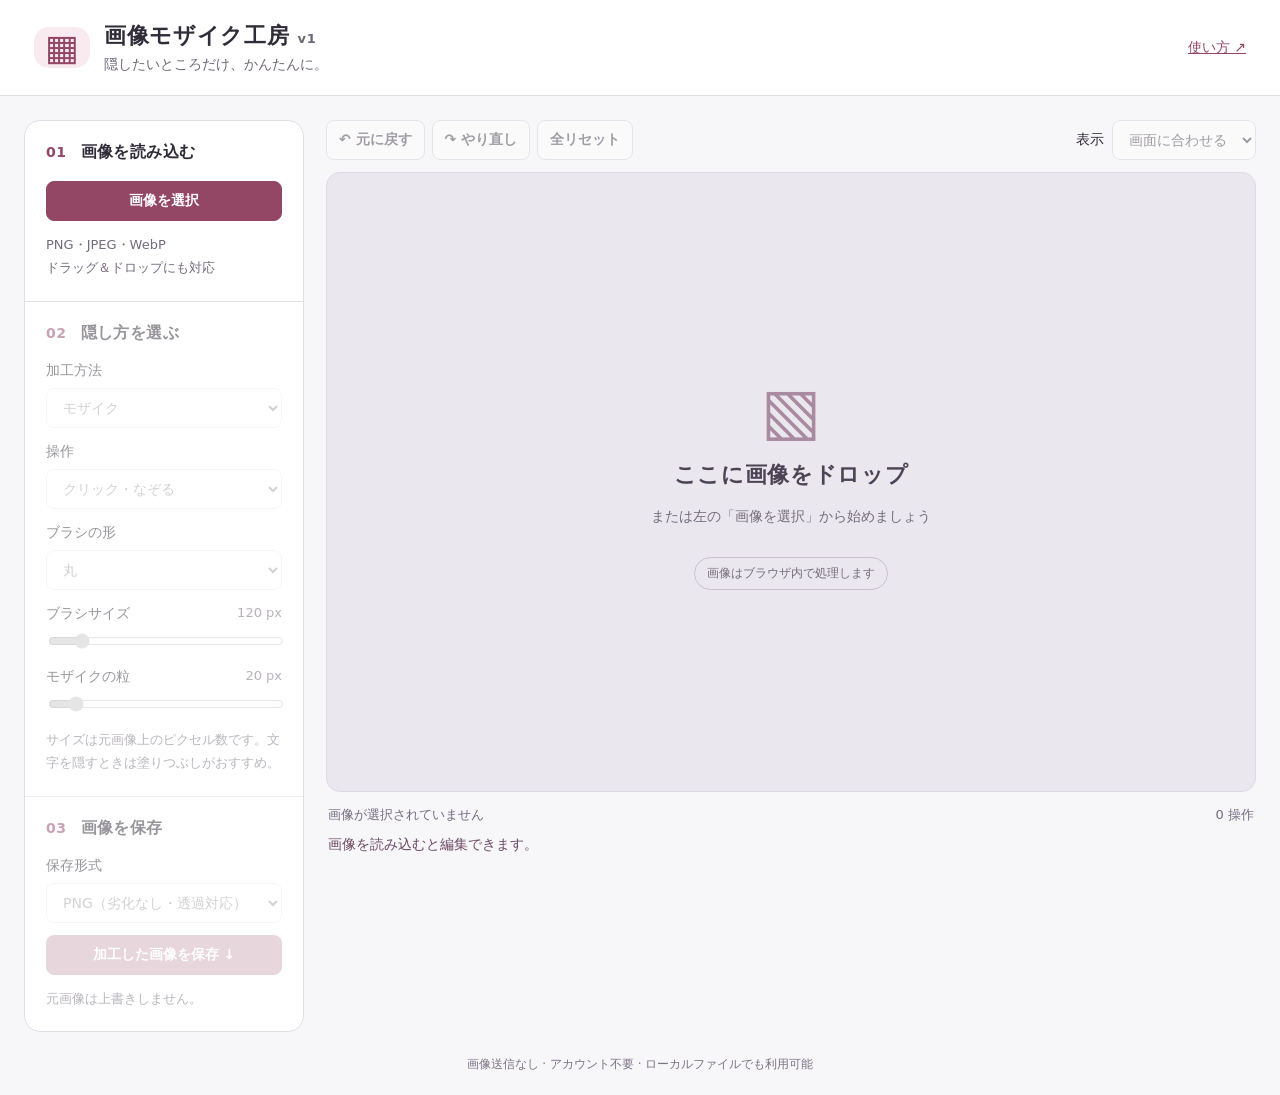
==== index.html @ 3394f1d1 "Add files via upload" ====
<!doctype html>
<html lang="ja"><head><meta charset="utf-8"><meta name="viewport" content="width=device-width, initial-scale=1"><meta name="description" content="ブラウザ内で写真にモザイク・塗りつぶし。画像の送信なしで編集・保存できます。"><title>画像モザイク工房</title><link rel="stylesheet" href="style.css"><script defer src="app.js"></script></head>
<body><header><div class="brand"><span class="mark" aria-hidden="true">▦</span><div><h1>画像モザイク工房 <small id="version"></small></h1><p>隠したいところだけ、かんたんに。</p></div></div><a href="manual.html" target="_blank" rel="noopener">使い方 ↗</a></header>
<main><aside><section><h2>01 <span>画像を読み込む</span></h2><button id="open" class="primary">画像を選択</button><input id="file" type="file" accept="image/png,image/jpeg,image/webp" hidden><p class="hint">PNG・JPEG・WebP<br>ドラッグ＆ドロップにも対応</p></section>
<fieldset id="controls" disabled><section><h2>02 <span>隠し方を選ぶ</span></h2><label for="effect">加工方法</label><select id="effect"><option value="mosaic">モザイク</option><option value="fill">塗りつぶし</option></select><label for="tool">操作</label><select id="tool"><option value="brush">クリック・なぞる</option><option value="rect">四角く囲む</option></select><div id="brushOptions"><label for="shape">ブラシの形</label><select id="shape"><option value="circle">丸</option><option value="square">四角</option></select><label for="size">ブラシサイズ <output id="sizeValue">120 px</output></label><input id="size" type="range" min="4" max="1000" value="120"></div><div id="mosaicOptions"><label for="pixel">モザイクの粒 <output id="pixelValue">20 px</output></label><input id="pixel" type="range" min="2" max="200" value="20"></div><div id="fillOptions" hidden><label for="color">塗りつぶす色（不透明）</label><input id="color" type="color" value="#25232a"></div><p class="hint">サイズは元画像上のピクセル数です。文字を隠すときは塗りつぶしがおすすめ。</p></section>
<section><h2>03 <span>画像を保存</span></h2><label for="format">保存形式</label><select id="format"><option value="png">PNG（劣化なし・透過対応）</option><option value="jpeg">JPEG（白背景・品質95%）</option></select><button id="save" class="primary">加工した画像を保存 ↓</button><p class="hint">元画像は上書きしません。</p></section></fieldset></aside>
<div class="workspace"><div class="toolbar"><div class="actions"><button id="undo" disabled title="Ctrl / ⌘ + Z">↶ 元に戻す</button><button id="redo" disabled title="Ctrl / ⌘ + Shift + Z">↷ やり直し</button><button id="reset" disabled>全リセット</button></div><div class="zoom"><label for="zoom">表示</label><select id="zoom" disabled><option value="fit">画面に合わせる</option><option value="0.25">25%</option><option value="0.5">50%</option><option value="1">100%</option><option value="2">200%</option><option value="4">400%</option></select></div></div>
<div id="viewport"><div id="empty"><span class="empty-icon" aria-hidden="true">▧</span><h2>ここに画像をドロップ</h2><p>または左の「画像を選択」から始めましょう</p><span class="badge">画像はブラウザ内で処理します</span></div><div id="stage" hidden><canvas id="canvas" aria-label="画像編集領域：ポインターでクリックまたはドラッグ"></canvas><canvas id="overlay" aria-hidden="true"></canvas></div></div><div class="info"><span id="imageInfo">画像が選択されていません</span><span id="historyInfo">0 操作</span></div><p id="status" role="status" aria-live="polite">画像を読み込むと編集できます。</p></div></main><footer>画像送信なし · アカウント不要 · ローカルファイルでも利用可能</footer><noscript>このアプリにはJavaScriptを有効にしてください。</noscript></body></html>
---- style.css ----
:root{font-family:system-ui,-apple-system,"Segoe UI","Noto Sans JP",sans-serif;color:#302c38;background:#f7f6f9;font-size:16px;--accent:#934765;--line:#e2dde7}*{box-sizing:border-box}body{margin:0}header{height:96px;display:flex;align-items:center;justify-content:space-between;padding:20px 34px;background:white;border-bottom:1px solid var(--line)}.brand{display:flex;gap:14px;align-items:center}.mark{font-size:36px;color:var(--accent);background:#f9eaf0;width:56px;text-align:center;border-radius:15px}h1{font-size:22px;margin:0;font-weight:700;letter-spacing:.03em}h1 small{font-size:13px;color:#6e6675}header p{margin:5px 0 0;font-size:14px;color:#6e6675}a{color:var(--accent);font-size:14px}main{display:grid;grid-template-columns:280px minmax(0,1fr);margin:24px auto;max-width:1660px;padding:0 24px;gap:22px}aside{border:1px solid var(--line);border-radius:16px;background:white;overflow:hidden}section{padding:21px;border-bottom:1px solid var(--line)}section:last-child{border-bottom:0}h2{font-size:14px;color:var(--accent);margin:0 0 18px;letter-spacing:.03em}h2 span{margin-left:9px;font-size:16px;color:#302c38}button,select,input{font:inherit}button,select{border:1px solid #d6cedc;border-radius:8px;background:white;color:#39313f;min-height:40px;padding:8px 12px}button{cursor:pointer;font-weight:600;font-size:14px}button:hover:enabled{background:#f8edf2;border-color:#ae7892}button.primary{background:var(--accent);color:white;border-color:var(--accent);width:100%}button.primary:hover:enabled{background:#7a3551}button:disabled,select:disabled{opacity:.45;cursor:default}button:focus-visible,select:focus-visible,input:focus-visible,a:focus-visible{outline:3px solid #426cc2;outline-offset:3px}label{font-size:14px;display:block;margin:15px 0 8px}select{width:100%;font-size:14px}input[type=range]{width:100%;accent-color:var(--accent)}input[type=color]{width:100%;height:40px;border:1px solid var(--line);background:white;border-radius:8px}output{float:right;color:#736378;font-size:13px}fieldset{padding:0;margin:0;border:0;min-width:0}fieldset:disabled{opacity:.5}.hint{font-size:13px;line-height:1.8;color:#746b7b;margin:12px 0 0}#save{margin-top:12px}.workspace{min-width:0;display:flex;flex-direction:column}.toolbar{display:flex;justify-content:space-between;gap:12px;flex-wrap:wrap;margin-bottom:12px}.actions{display:flex;flex-wrap:wrap;gap:7px}.zoom{display:flex;align-items:center;gap:8px}.zoom label{margin:0;white-space:nowrap}.zoom select{width:auto}#viewport{height:calc(100vh - 280px);min-height:420px;overflow:auto;position:relative;background:#eae8ee;border:1px solid #ded9e4;border-radius:14px;padding:24px;overscroll-behavior:contain}#viewport.dragover{outline:3px dashed var(--accent);outline-offset:-6px}#empty{height:100%;min-height:330px;display:flex;justify-content:center;align-items:center;flex-direction:column;text-align:center;padding:16px;color:#746c7c}#empty h2{font-size:22px;color:#4c4355;margin:12px 0 0}#empty p{font-size:14px;line-height:1.8}.empty-icon{font-size:64px;color:#a98aa0}.badge{font-size:12px;border:1px solid #c9bfce;padding:7px 12px;border-radius:20px;margin-top:13px}#stage{position:relative;margin:auto;background:repeating-conic-gradient(#eee 0% 25%,white 0% 50%) 50%/16px 16px;box-shadow:0 5px 26px #34253918;touch-action:none}canvas{display:block;width:100%;height:100%}#overlay{position:absolute;inset:0;cursor:crosshair;touch-action:none}.info{display:flex;justify-content:space-between;gap:12px;font-size:13px;color:#766c80;padding:14px 2px 0;overflow-wrap:anywhere}#status{font-size:14px;min-height:24px;color:#6d4b65;margin:12px 2px}footer{text-align:center;color:#7c7284;font-size:12px;padding:0 20px 22px}[hidden]{display:none!important}@media(max-width:800px){header{padding:16px;height:auto}h1{font-size:18px}.mark{width:42px;font-size:30px}main{grid-template-columns:1fr;padding:0 12px;margin:14px auto;gap:14px}.workspace{grid-row:1}#viewport{height:52vh;min-height:280px;padding:12px}#empty{min-height:230px}.toolbar{gap:8px}.actions button{padding:7px 9px;font-size:13px}aside section{padding:16px}fieldset{display:grid;grid-template-columns:1fr 1fr}fieldset section{border:0}.info{font-size:12px}header p{font-size:12px}}@media(max-width:430px){fieldset{grid-template-columns:1fr}header a{font-size:12px}}
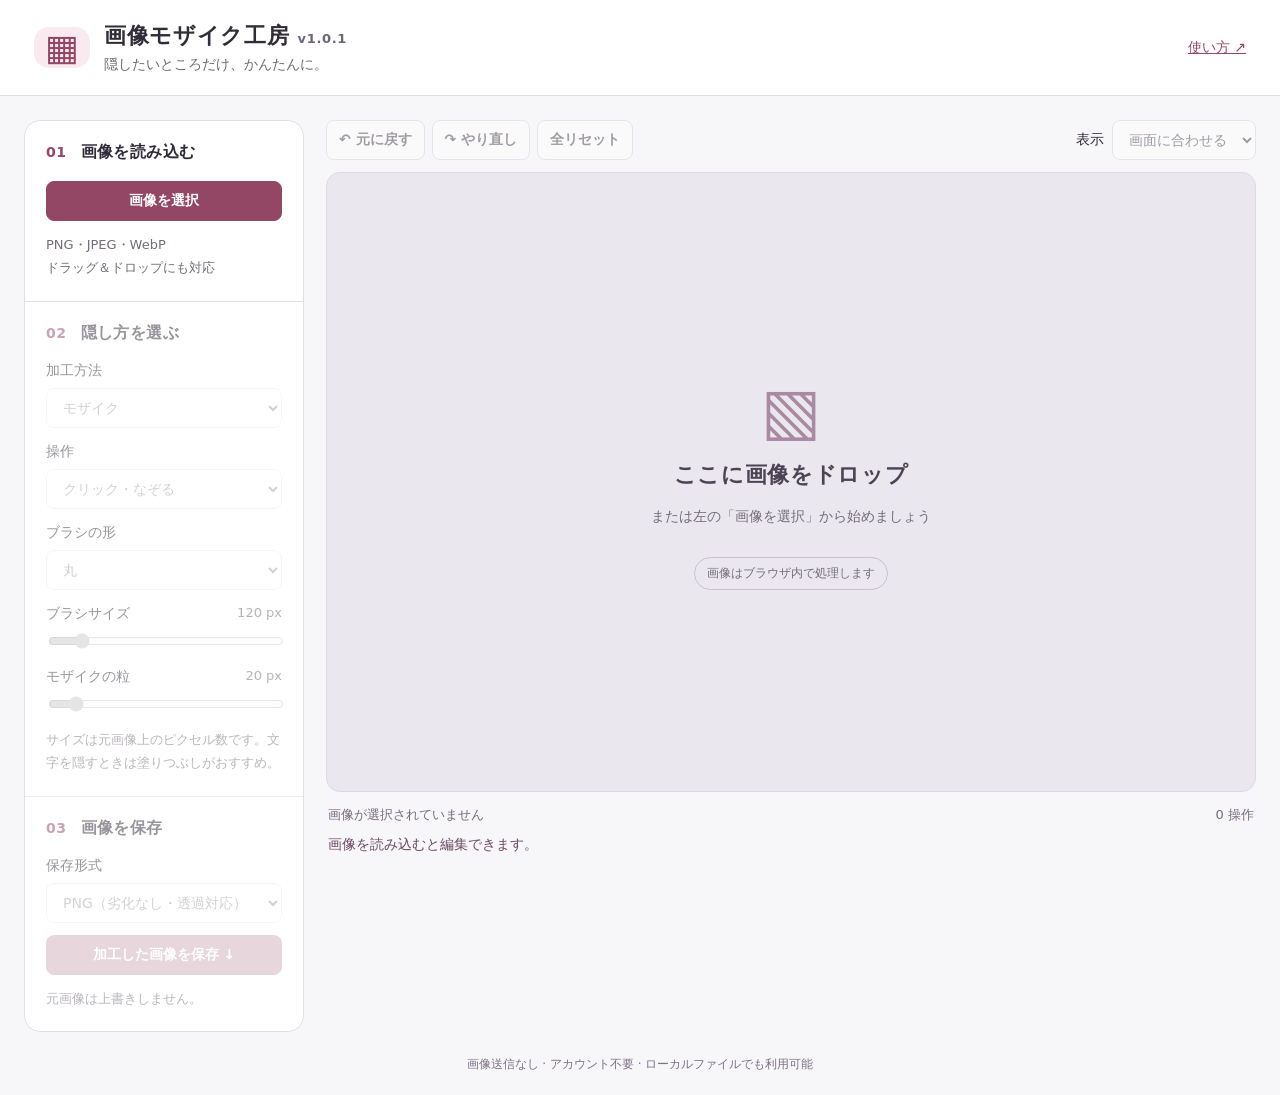
==== commit 22133539: "Add files via upload" ====
--- a/index.html
+++ b/index.html
@@ -1,5 +1,5 @@
 <!doctype html>
-<html lang="ja"><head><meta charset="utf-8"><meta name="viewport" content="width=device-width, initial-scale=1"><meta name="description" content="ブラウザ内で写真にモザイク・塗りつぶし。画像の送信なしで編集・保存できます。"><title>画像モザイク工房</title><link rel="stylesheet" href="style.css"><script defer src="app.js"></script></head>
+<html lang="ja"><head><meta charset="utf-8"><meta name="viewport" content="width=device-width, initial-scale=1"><meta name="description" content="ブラウザ内で写真にモザイク・塗りつぶし。画像の送信なしで編集・保存できます。"><title>画像モザイク工房</title><link rel="stylesheet" href="style.css"><script defer src="raster.js"></script><script defer src="app.js"></script></head>
 <body><header><div class="brand"><span class="mark" aria-hidden="true">▦</span><div><h1>画像モザイク工房 <small id="version"></small></h1><p>隠したいところだけ、かんたんに。</p></div></div><a href="manual.html" target="_blank" rel="noopener">使い方 ↗</a></header>
 <main><aside><section><h2>01 <span>画像を読み込む</span></h2><button id="open" class="primary">画像を選択</button><input id="file" type="file" accept="image/png,image/jpeg,image/webp" hidden><p class="hint">PNG・JPEG・WebP<br>ドラッグ＆ドロップにも対応</p></section>
 <fieldset id="controls" disabled><section><h2>02 <span>隠し方を選ぶ</span></h2><label for="effect">加工方法</label><select id="effect"><option value="mosaic">モザイク</option><option value="fill">塗りつぶし</option></select><label for="tool">操作</label><select id="tool"><option value="brush">クリック・なぞる</option><option value="rect">四角く囲む</option></select><div id="brushOptions"><label for="shape">ブラシの形</label><select id="shape"><option value="circle">丸</option><option value="square">四角</option></select><label for="size">ブラシサイズ <output id="sizeValue">120 px</output></label><input id="size" type="range" min="4" max="1000" value="120"></div><div id="mosaicOptions"><label for="pixel">モザイクの粒 <output id="pixelValue">20 px</output></label><input id="pixel" type="range" min="2" max="200" value="20"></div><div id="fillOptions" hidden><label for="color">塗りつぶす色（不透明）</label><input id="color" type="color" value="#25232a"></div><p class="hint">サイズは元画像上のピクセル数です。文字を隠すときは塗りつぶしがおすすめ。</p></section>
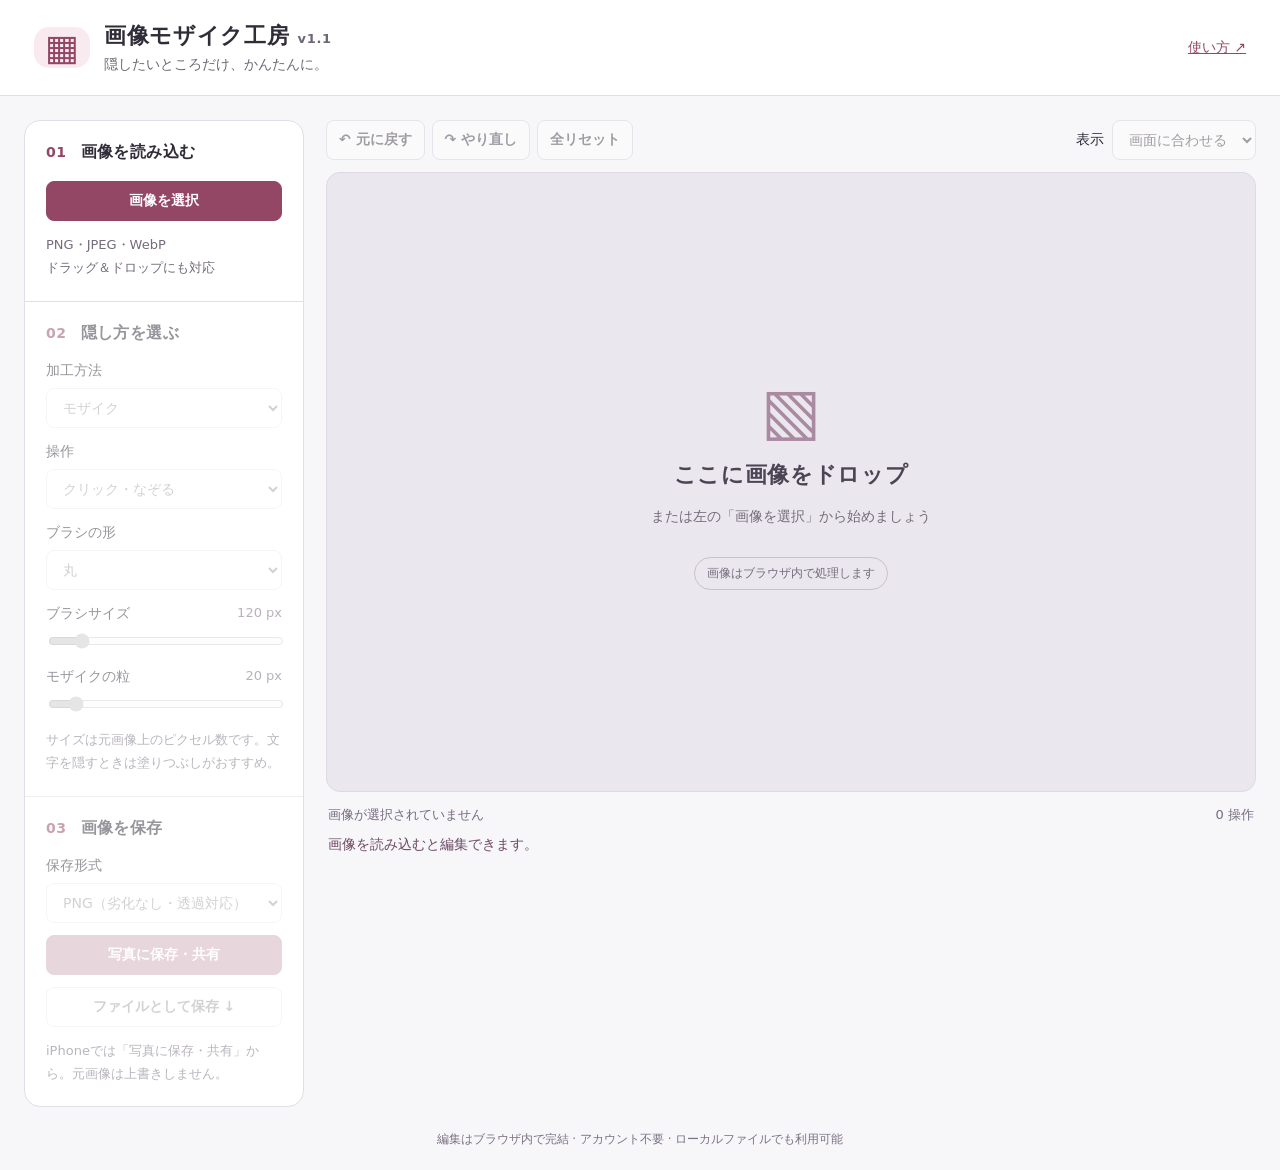
==== commit 47d1d96a: "Add files via upload" ====
--- a/index.html
+++ b/index.html
@@ -1,8 +1,8 @@
 <!doctype html>
-<html lang="ja"><head><meta charset="utf-8"><meta name="viewport" content="width=device-width, initial-scale=1"><meta name="description" content="ブラウザ内で写真にモザイク・塗りつぶし。画像の送信なしで編集・保存できます。"><title>画像モザイク工房</title><link rel="stylesheet" href="style.css"><script defer src="raster.js"></script><script defer src="app.js"></script></head>
+<html lang="ja"><head><meta charset="utf-8"><meta name="viewport" content="width=device-width, initial-scale=1"><meta name="description" content="ブラウザ内で写真にモザイク・塗りつぶし。画像の送信なしで編集・保存できます。"><title>画像モザイク工房</title><link rel="stylesheet" href="style.css"><script defer src="raster.js"></script><script defer src="share.js"></script><script defer src="app.js"></script></head>
 <body><header><div class="brand"><span class="mark" aria-hidden="true">▦</span><div><h1>画像モザイク工房 <small id="version"></small></h1><p>隠したいところだけ、かんたんに。</p></div></div><a href="manual.html" target="_blank" rel="noopener">使い方 ↗</a></header>
 <main><aside><section><h2>01 <span>画像を読み込む</span></h2><button id="open" class="primary">画像を選択</button><input id="file" type="file" accept="image/png,image/jpeg,image/webp" hidden><p class="hint">PNG・JPEG・WebP<br>ドラッグ＆ドロップにも対応</p></section>
 <fieldset id="controls" disabled><section><h2>02 <span>隠し方を選ぶ</span></h2><label for="effect">加工方法</label><select id="effect"><option value="mosaic">モザイク</option><option value="fill">塗りつぶし</option></select><label for="tool">操作</label><select id="tool"><option value="brush">クリック・なぞる</option><option value="rect">四角く囲む</option></select><div id="brushOptions"><label for="shape">ブラシの形</label><select id="shape"><option value="circle">丸</option><option value="square">四角</option></select><label for="size">ブラシサイズ <output id="sizeValue">120 px</output></label><input id="size" type="range" min="4" max="1000" value="120"></div><div id="mosaicOptions"><label for="pixel">モザイクの粒 <output id="pixelValue">20 px</output></label><input id="pixel" type="range" min="2" max="200" value="20"></div><div id="fillOptions" hidden><label for="color">塗りつぶす色（不透明）</label><input id="color" type="color" value="#25232a"></div><p class="hint">サイズは元画像上のピクセル数です。文字を隠すときは塗りつぶしがおすすめ。</p></section>
-<section><h2>03 <span>画像を保存</span></h2><label for="format">保存形式</label><select id="format"><option value="png">PNG（劣化なし・透過対応）</option><option value="jpeg">JPEG（白背景・品質95%）</option></select><button id="save" class="primary">加工した画像を保存 ↓</button><p class="hint">元画像は上書きしません。</p></section></fieldset></aside>
+<section><h2>03 <span>画像を保存</span></h2><label for="format">保存形式</label><select id="format"><option value="png">PNG（劣化なし・透過対応）</option><option value="jpeg">JPEG（白背景・品質95%）</option></select><button id="photoPrepare" class="primary">写真に保存・共有</button><button id="save">ファイルとして保存 ↓</button><p class="hint">iPhoneでは「写真に保存・共有」から。元画像は上書きしません。</p></section></fieldset></aside>
 <div class="workspace"><div class="toolbar"><div class="actions"><button id="undo" disabled title="Ctrl / ⌘ + Z">↶ 元に戻す</button><button id="redo" disabled title="Ctrl / ⌘ + Shift + Z">↷ やり直し</button><button id="reset" disabled>全リセット</button></div><div class="zoom"><label for="zoom">表示</label><select id="zoom" disabled><option value="fit">画面に合わせる</option><option value="0.25">25%</option><option value="0.5">50%</option><option value="1">100%</option><option value="2">200%</option><option value="4">400%</option></select></div></div>
-<div id="viewport"><div id="empty"><span class="empty-icon" aria-hidden="true">▧</span><h2>ここに画像をドロップ</h2><p>または左の「画像を選択」から始めましょう</p><span class="badge">画像はブラウザ内で処理します</span></div><div id="stage" hidden><canvas id="canvas" aria-label="画像編集領域：ポインターでクリックまたはドラッグ"></canvas><canvas id="overlay" aria-hidden="true"></canvas></div></div><div class="info"><span id="imageInfo">画像が選択されていません</span><span id="historyInfo">0 操作</span></div><p id="status" role="status" aria-live="polite">画像を読み込むと編集できます。</p></div></main><footer>画像送信なし · アカウント不要 · ローカルファイルでも利用可能</footer><noscript>このアプリにはJavaScriptを有効にしてください。</noscript></body></html>
+<div id="viewport"><div id="empty"><span class="empty-icon" aria-hidden="true">▧</span><h2>ここに画像をドロップ</h2><p>または左の「画像を選択」から始めましょう</p><span class="badge">画像はブラウザ内で処理します</span></div><div id="stage" hidden><canvas id="canvas" aria-label="画像編集領域：ポインターでクリックまたはドラッグ"></canvas><canvas id="overlay" aria-hidden="true"></canvas></div></div><div class="info"><span id="imageInfo">画像が選択されていません</span><span id="historyInfo">0 操作</span></div><p id="status" role="status" aria-live="polite">画像を読み込むと編集できます。</p></div></main><footer>編集はブラウザ内で完結 · アカウント不要 · ローカルファイルでも利用可能</footer><dialog id="photoDialog" aria-labelledby="photoTitle"><div class="photo-heading"><h2 id="photoTitle">写真に保存・共有</h2><button id="photoClose" autofocus>閉じる</button></div><p id="photoMessage" role="status" aria-live="polite"></p><button id="photoShare" class="primary" disabled>共有画面を開く</button><img id="photoPreview" alt="加工した保存用画像。長押しで保存メニューを開けます。" hidden><a id="photoDownload" hidden>ファイルとしてダウンロード</a><p class="hint">保存項目の表示はiOS・ブラウザによって異なります。保存後は「写真」アプリでご確認ください。</p></dialog><noscript>このアプリにはJavaScriptを有効にしてください。</noscript></body></html>
--- a/style.css
+++ b/style.css
@@ -1 +1,3 @@
 :root{font-family:system-ui,-apple-system,"Segoe UI","Noto Sans JP",sans-serif;color:#302c38;background:#f7f6f9;font-size:16px;--accent:#934765;--line:#e2dde7}*{box-sizing:border-box}body{margin:0}header{height:96px;display:flex;align-items:center;justify-content:space-between;padding:20px 34px;background:white;border-bottom:1px solid var(--line)}.brand{display:flex;gap:14px;align-items:center}.mark{font-size:36px;color:var(--accent);background:#f9eaf0;width:56px;text-align:center;border-radius:15px}h1{font-size:22px;margin:0;font-weight:700;letter-spacing:.03em}h1 small{font-size:13px;color:#6e6675}header p{margin:5px 0 0;font-size:14px;color:#6e6675}a{color:var(--accent);font-size:14px}main{display:grid;grid-template-columns:280px minmax(0,1fr);margin:24px auto;max-width:1660px;padding:0 24px;gap:22px}aside{border:1px solid var(--line);border-radius:16px;background:white;overflow:hidden}section{padding:21px;border-bottom:1px solid var(--line)}section:last-child{border-bottom:0}h2{font-size:14px;color:var(--accent);margin:0 0 18px;letter-spacing:.03em}h2 span{margin-left:9px;font-size:16px;color:#302c38}button,select,input{font:inherit}button,select{border:1px solid #d6cedc;border-radius:8px;background:white;color:#39313f;min-height:40px;padding:8px 12px}button{cursor:pointer;font-weight:600;font-size:14px}button:hover:enabled{background:#f8edf2;border-color:#ae7892}button.primary{background:var(--accent);color:white;border-color:var(--accent);width:100%}button.primary:hover:enabled{background:#7a3551}button:disabled,select:disabled{opacity:.45;cursor:default}button:focus-visible,select:focus-visible,input:focus-visible,a:focus-visible{outline:3px solid #426cc2;outline-offset:3px}label{font-size:14px;display:block;margin:15px 0 8px}select{width:100%;font-size:14px}input[type=range]{width:100%;accent-color:var(--accent)}input[type=color]{width:100%;height:40px;border:1px solid var(--line);background:white;border-radius:8px}output{float:right;color:#736378;font-size:13px}fieldset{padding:0;margin:0;border:0;min-width:0}fieldset:disabled{opacity:.5}.hint{font-size:13px;line-height:1.8;color:#746b7b;margin:12px 0 0}#save{margin-top:12px}.workspace{min-width:0;display:flex;flex-direction:column}.toolbar{display:flex;justify-content:space-between;gap:12px;flex-wrap:wrap;margin-bottom:12px}.actions{display:flex;flex-wrap:wrap;gap:7px}.zoom{display:flex;align-items:center;gap:8px}.zoom label{margin:0;white-space:nowrap}.zoom select{width:auto}#viewport{height:calc(100vh - 280px);min-height:420px;overflow:auto;position:relative;background:#eae8ee;border:1px solid #ded9e4;border-radius:14px;padding:24px;overscroll-behavior:contain}#viewport.dragover{outline:3px dashed var(--accent);outline-offset:-6px}#empty{height:100%;min-height:330px;display:flex;justify-content:center;align-items:center;flex-direction:column;text-align:center;padding:16px;color:#746c7c}#empty h2{font-size:22px;color:#4c4355;margin:12px 0 0}#empty p{font-size:14px;line-height:1.8}.empty-icon{font-size:64px;color:#a98aa0}.badge{font-size:12px;border:1px solid #c9bfce;padding:7px 12px;border-radius:20px;margin-top:13px}#stage{position:relative;margin:auto;background:repeating-conic-gradient(#eee 0% 25%,white 0% 50%) 50%/16px 16px;box-shadow:0 5px 26px #34253918;touch-action:none}canvas{display:block;width:100%;height:100%}#overlay{position:absolute;inset:0;cursor:crosshair;touch-action:none}.info{display:flex;justify-content:space-between;gap:12px;font-size:13px;color:#766c80;padding:14px 2px 0;overflow-wrap:anywhere}#status{font-size:14px;min-height:24px;color:#6d4b65;margin:12px 2px}footer{text-align:center;color:#7c7284;font-size:12px;padding:0 20px 22px}[hidden]{display:none!important}@media(max-width:800px){header{padding:16px;height:auto}h1{font-size:18px}.mark{width:42px;font-size:30px}main{grid-template-columns:1fr;padding:0 12px;margin:14px auto;gap:14px}.workspace{grid-row:1}#viewport{height:52vh;min-height:280px;padding:12px}#empty{min-height:230px}.toolbar{gap:8px}.actions button{padding:7px 9px;font-size:13px}aside section{padding:16px}fieldset{display:grid;grid-template-columns:1fr 1fr}fieldset section{border:0}.info{font-size:12px}header p{font-size:12px}}@media(max-width:430px){fieldset{grid-template-columns:1fr}header a{font-size:12px}}
+
+#photoPrepare{margin-top:12px}#save{width:100%}#photoDialog{width:min(560px,calc(100% - 24px));max-height:88vh;max-height:88dvh;overflow:auto;border:1px solid var(--line);border-radius:16px;padding:22px;color:#302c38;background:white}#photoDialog::backdrop{background:#23172f88}.photo-heading{display:flex;align-items:center;justify-content:space-between;gap:12px}.photo-heading h2{font-size:19px;margin:0}#photoMessage{font-size:15px;line-height:1.8}#photoPreview{display:block;max-width:100%;height:auto;max-height:48vh;object-fit:contain;margin:18px auto;touch-action:auto;-webkit-touch-callout:default;user-select:auto}#photoDownload{display:inline-block;padding:12px 0}
